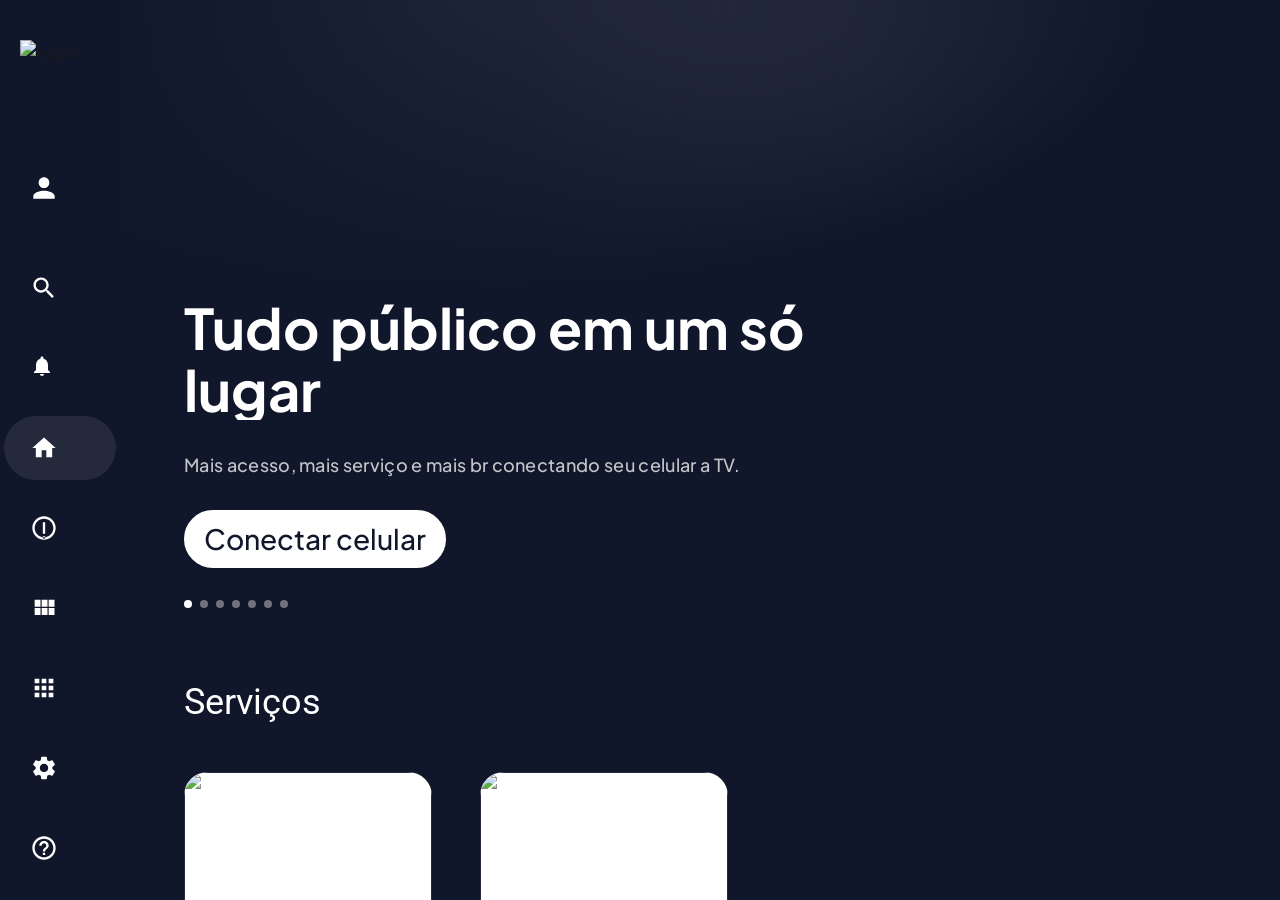
==== tv30apps/mainApp/v0/index.html @ e64bfe9e "Subindo plataforma" ====
<!doctype html>
<html lang="pt-BR">
  <head>
    <meta charset="UTF-8" />
    <meta name="viewport" content="width=device-width, initial-scale=1.0" />
    <link rel="preconnect" href="https://fonts.googleapis.com">
    <link rel="preconnect" href="https://fonts.gstatic.com" crossorigin>
    <link href="https://fonts.googleapis.com/css2?family=Plus+Jakarta+Sans:wght@400;500;600&family=Roboto:wght@400&display=swap" rel="stylesheet">
    <title>tv-catalog-ui</title>
    <script type="module" crossorigin src="./assets/index-B3QPx-76.js"></script>
    <link rel="modulepreload" crossorigin href="./assets/youtube-DQAqAO-e.js">
    <link rel="modulepreload" crossorigin href="./assets/maps-wi6ce5-h.js">
    <link rel="modulepreload" crossorigin href="./assets/firebase-C2tVwIQW.js">
    <link rel="modulepreload" crossorigin href="./assets/hls-Cp2x8l1r.js">
    <link rel="modulepreload" crossorigin href="./assets/supabase-D0gsiSak.js">
    <link rel="stylesheet" crossorigin href="./assets/index-d9CyVO0X.css">
  </head>
  <body>
    <div id="root"></div>
  </body>
</html>
---- tv30apps/mainApp/v0/assets/index-d9CyVO0X.css ----
@import"https://fonts.googleapis.com/css2?family=Plus+Jakarta+Sans:wght@400;500;600&family=Roboto:wght@400&display=fallback";:root{--color-background-primary: #FFF;--color-background-base: rgba(17, 23, 43, .04);--color-background-primary-inverse: rgba(255, 255, 255, .04);--color-background-base-inverse: #11172B;--color-background-brand-primary: #1ea7fd;--color-line-light: rgba(17, 23, 43, .12);--color-line-dark: rgba(255, 255, 255, .08);--color-text-primary: #11172B;--color-text-secondary: rgba(17, 23, 43, .8);--color-text-disabled: rgba(17, 23, 43, .65);--color-text-primary-inverse: #FFF;--color-text-secondary-inverse: rgba(255, 255, 255, .75);--color-text-disabled-inverse: rgba(255, 255, 255, .5)}:root{font-family:Plus Jakarta Sans,Inter,system-ui,-apple-system,sans-serif;font-synthesis:none;text-rendering:optimizeLegibility;-webkit-font-smoothing:antialiased;-moz-osx-font-smoothing:grayscale}*,*:before,*:after{box-sizing:border-box;margin:0;padding:0}body{line-height:1.5;background-color:#fff;color:#1a1a1a}:focus-visible{outline:2px solid #1ea7fd;outline-offset:2px}:focus:not(:focus-visible){outline:none}@keyframes slideInRight{0%{transform:translate(100%)}to{transform:translate(0)}}@keyframes fadeIn{0%{opacity:0}to{opacity:1}}.settings-sheet-list::-webkit-scrollbar{display:none}
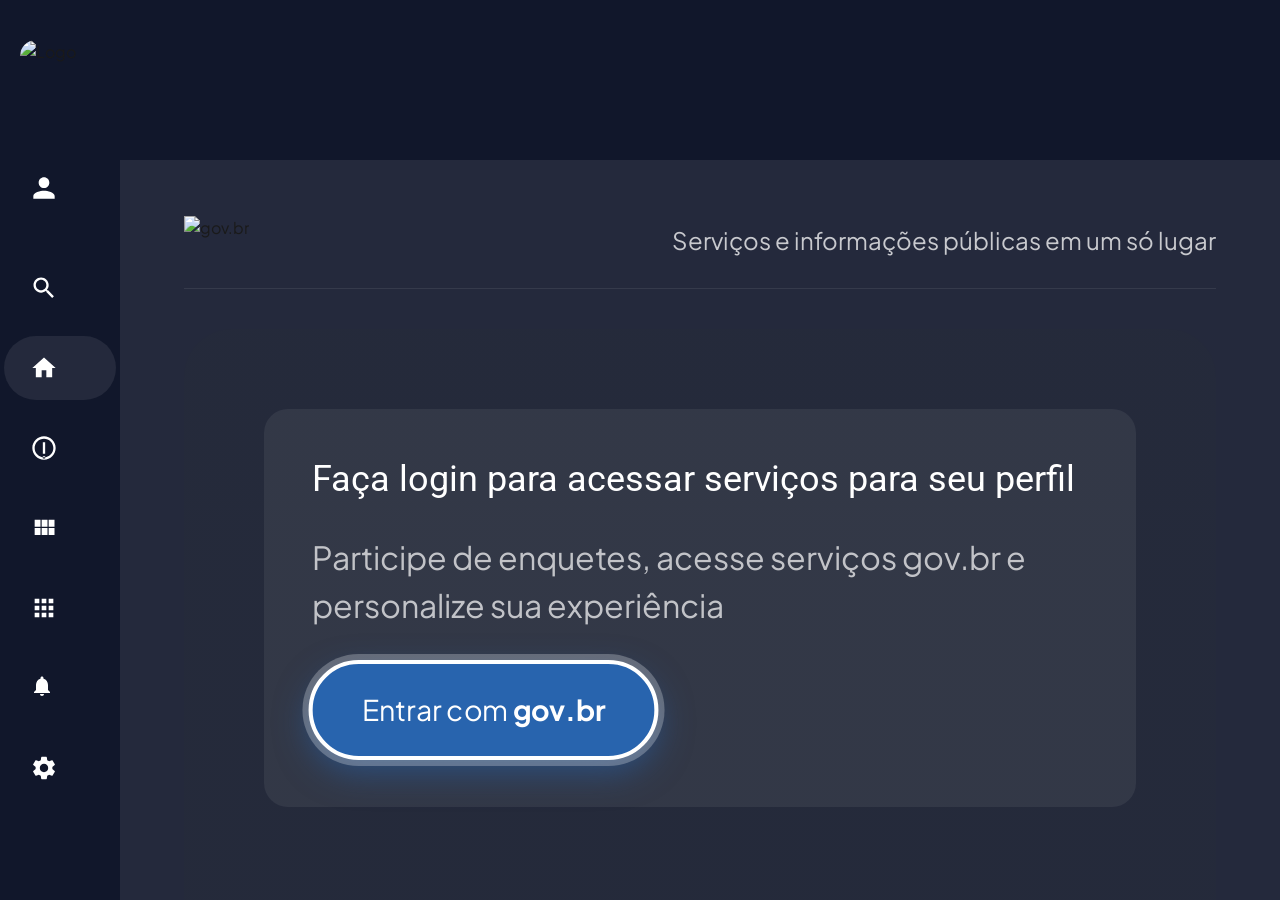
==== commit 7cfd7d97: "feat: Update Broadcaster App" ====
--- a/tv30apps/mainApp/v0/index.html
+++ b/tv30apps/mainApp/v0/index.html
@@ -7,12 +7,15 @@
     <link rel="preconnect" href="https://fonts.gstatic.com" crossorigin>
     <link href="https://fonts.googleapis.com/css2?family=Plus+Jakarta+Sans:wght@400;500;600&family=Roboto:wght@400&display=swap" rel="stylesheet">
     <title>tv-catalog-ui</title>
-    <script type="module" crossorigin src="./assets/index-B3QPx-76.js"></script>
-    <link rel="modulepreload" crossorigin href="./assets/youtube-DQAqAO-e.js">
-    <link rel="modulepreload" crossorigin href="./assets/maps-wi6ce5-h.js">
-    <link rel="modulepreload" crossorigin href="./assets/firebase-C2tVwIQW.js">
+    <script type="module" crossorigin src="./assets/index-DoZI0oVn.js"></script>
+    <link rel="modulepreload" crossorigin href="./assets/react-DqsFzLrZ.js">
+    <link rel="modulepreload" crossorigin href="./assets/vendor-D4_B4b3D.js">
+    <link rel="modulepreload" crossorigin href="./assets/firebase-Dqta4u3Z.js">
     <link rel="modulepreload" crossorigin href="./assets/hls-Cp2x8l1r.js">
-    <link rel="modulepreload" crossorigin href="./assets/supabase-D0gsiSak.js">
+    <link rel="modulepreload" crossorigin href="./assets/supabase-CTL_lFIZ.js">
+    <link rel="modulepreload" crossorigin href="./assets/youtube-B16ciQU4.js">
+    <link rel="modulepreload" crossorigin href="./assets/maps-DJ3F00u0.js">
+    <link rel="stylesheet" crossorigin href="./assets/maps-CIGW-MKW.css">
     <link rel="stylesheet" crossorigin href="./assets/index-d9CyVO0X.css">
   </head>
   <body>
--- a/tv30apps/mainApp/v0/assets/maps-CIGW-MKW.css
+++ b/tv30apps/mainApp/v0/assets/maps-CIGW-MKW.css
@@ -0,0 +1 @@
+.leaflet-pane,.leaflet-tile,.leaflet-marker-icon,.leaflet-marker-shadow,.leaflet-tile-container,.leaflet-pane>svg,.leaflet-pane>canvas,.leaflet-zoom-box,.leaflet-image-layer,.leaflet-layer{position:absolute;left:0;top:0}.leaflet-container{overflow:hidden}.leaflet-tile,.leaflet-marker-icon,.leaflet-marker-shadow{-webkit-user-select:none;-moz-user-select:none;user-select:none;-webkit-user-drag:none}.leaflet-tile::selection{background:transparent}.leaflet-safari .leaflet-tile{image-rendering:-webkit-optimize-contrast}.leaflet-safari .leaflet-tile-container{width:1600px;height:1600px;-webkit-transform-origin:0 0}.leaflet-marker-icon,.leaflet-marker-shadow{display:block}.leaflet-container .leaflet-overlay-pane svg{max-width:none!important;max-height:none!important}.leaflet-container .leaflet-marker-pane img,.leaflet-container .leaflet-shadow-pane img,.leaflet-container .leaflet-tile-pane img,.leaflet-container img.leaflet-image-layer,.leaflet-container .leaflet-tile{max-width:none!important;max-height:none!important;width:auto;padding:0}.leaflet-container img.leaflet-tile{mix-blend-mode:plus-lighter}.leaflet-container.leaflet-touch-zoom{-ms-touch-action:pan-x pan-y;touch-action:pan-x pan-y}.leaflet-container.leaflet-touch-drag{-ms-touch-action:pinch-zoom;touch-action:none;touch-action:pinch-zoom}.leaflet-container.leaflet-touch-drag.leaflet-touch-zoom{-ms-touch-action:none;touch-action:none}.leaflet-container{-webkit-tap-highlight-color:transparent}.leaflet-container a{-webkit-tap-highlight-color:rgba(51,181,229,.4)}.leaflet-tile{filter:inherit;visibility:hidden}.leaflet-tile-loaded{visibility:inherit}.leaflet-zoom-box{width:0;height:0;-moz-box-sizing:border-box;box-sizing:border-box;z-index:800}.leaflet-overlay-pane svg{-moz-user-select:none}.leaflet-pane{z-index:400}.leaflet-tile-pane{z-index:200}.leaflet-overlay-pane{z-index:400}.leaflet-shadow-pane{z-index:500}.leaflet-marker-pane{z-index:600}.leaflet-tooltip-pane{z-index:650}.leaflet-popup-pane{z-index:700}.leaflet-map-pane canvas{z-index:100}.leaflet-map-pane svg{z-index:200}.leaflet-vml-shape{width:1px;height:1px}.lvml{behavior:url(#default#VML);display:inline-block;position:absolute}.leaflet-control{position:relative;z-index:800;pointer-events:visiblePainted;pointer-events:auto}.leaflet-top,.leaflet-bottom{position:absolute;z-index:1000;pointer-events:none}.leaflet-top{top:0}.leaflet-right{right:0}.leaflet-bottom{bottom:0}.leaflet-left{left:0}.leaflet-control{float:left;clear:both}.leaflet-right .leaflet-control{float:right}.leaflet-top .leaflet-control{margin-top:10px}.leaflet-bottom .leaflet-control{margin-bottom:10px}.leaflet-left .leaflet-control{margin-left:10px}.leaflet-right .leaflet-control{margin-right:10px}.leaflet-fade-anim .leaflet-popup{opacity:0;-webkit-transition:opacity .2s linear;-moz-transition:opacity .2s linear;transition:opacity .2s linear}.leaflet-fade-anim .leaflet-map-pane .leaflet-popup{opacity:1}.leaflet-zoom-animated{-webkit-transform-origin:0 0;-ms-transform-origin:0 0;transform-origin:0 0}svg.leaflet-zoom-animated{will-change:transform}.leaflet-zoom-anim .leaflet-zoom-animated{-webkit-transition:-webkit-transform .25s cubic-bezier(0,0,.25,1);-moz-transition:-moz-transform .25s cubic-bezier(0,0,.25,1);transition:transform .25s cubic-bezier(0,0,.25,1)}.leaflet-zoom-anim .leaflet-tile,.leaflet-pan-anim .leaflet-tile{-webkit-transition:none;-moz-transition:none;transition:none}.leaflet-zoom-anim .leaflet-zoom-hide{visibility:hidden}.leaflet-interactive{cursor:pointer}.leaflet-grab{cursor:-webkit-grab;cursor:-moz-grab;cursor:grab}.leaflet-crosshair,.leaflet-crosshair .leaflet-interactive{cursor:crosshair}.leaflet-popup-pane,.leaflet-control{cursor:auto}.leaflet-dragging .leaflet-grab,.leaflet-dragging .leaflet-grab .leaflet-interactive,.leaflet-dragging .leaflet-marker-draggable{cursor:move;cursor:-webkit-grabbing;cursor:-moz-grabbing;cursor:grabbing}.leaflet-marker-icon,.leaflet-marker-shadow,.leaflet-image-layer,.leaflet-pane>svg path,.leaflet-tile-container{pointer-events:none}.leaflet-marker-icon.leaflet-interactive,.leaflet-image-layer.leaflet-interactive,.leaflet-pane>svg path.leaflet-interactive,svg.leaflet-image-layer.leaflet-interactive path{pointer-events:visiblePainted;pointer-events:auto}.leaflet-container{background:#ddd;outline-offset:1px}.leaflet-container a{color:#0078a8}.leaflet-zoom-box{border:2px dotted #38f;background:#ffffff80}.leaflet-container{font-family:Helvetica Neue,Arial,Helvetica,sans-serif;font-size:12px;font-size:.75rem;line-height:1.5}.leaflet-bar{box-shadow:0 1px 5px #000000a6;border-radius:4px}.leaflet-bar a{background-color:#fff;border-bottom:1px solid #ccc;width:26px;height:26px;line-height:26px;display:block;text-align:center;text-decoration:none;color:#000}.leaflet-bar a,.leaflet-control-layers-toggle{background-position:50% 50%;background-repeat:no-repeat;display:block}.leaflet-bar a:hover,.leaflet-bar a:focus{background-color:#f4f4f4}.leaflet-bar a:first-child{border-top-left-radius:4px;border-top-right-radius:4px}.leaflet-bar a:last-child{border-bottom-left-radius:4px;border-bottom-right-radius:4px;border-bottom:none}.leaflet-bar a.leaflet-disabled{cursor:default;background-color:#f4f4f4;color:#bbb}.leaflet-touch .leaflet-bar a{width:30px;height:30px;line-height:30px}.leaflet-touch .leaflet-bar a:first-child{border-top-left-radius:2px;border-top-right-radius:2px}.leaflet-touch .leaflet-bar a:last-child{border-bottom-left-radius:2px;border-bottom-right-radius:2px}.leaflet-control-zoom-in,.leaflet-control-zoom-out{font:700 18px Lucida Console,Monaco,monospace;text-indent:1px}.leaflet-touch .leaflet-control-zoom-in,.leaflet-touch .leaflet-control-zoom-out{font-size:22px}.leaflet-control-layers{box-shadow:0 1px 5px #0006;background:#fff;border-radius:5px}.leaflet-control-layers-toggle{background-image:url([data-uri]);width:36px;height:36px}.leaflet-retina .leaflet-control-layers-toggle{background-image:url([data-uri]);background-size:26px 26px}.leaflet-touch .leaflet-control-layers-toggle{width:44px;height:44px}.leaflet-control-layers .leaflet-control-layers-list,.leaflet-control-layers-expanded .leaflet-control-layers-toggle{display:none}.leaflet-control-layers-expanded .leaflet-control-layers-list{display:block;position:relative}.leaflet-control-layers-expanded{padding:6px 10px 6px 6px;color:#333;background:#fff}.leaflet-control-layers-scrollbar{overflow-y:scroll;overflow-x:hidden;padding-right:5px}.leaflet-control-layers-selector{margin-top:2px;position:relative;top:1px}.leaflet-control-layers label{display:block;font-size:13px;font-size:1.08333em}.leaflet-control-layers-separator{height:0;border-top:1px solid #ddd;margin:5px -10px 5px -6px}.leaflet-default-icon-path{background-image:url([data-uri])}.leaflet-container .leaflet-control-attribution{background:#fff;background:#fffc;margin:0}.leaflet-control-attribution,.leaflet-control-scale-line{padding:0 5px;color:#333;line-height:1.4}.leaflet-control-attribution a{text-decoration:none}.leaflet-control-attribution a:hover,.leaflet-control-attribution a:focus{text-decoration:underline}.leaflet-attribution-flag{display:inline!important;vertical-align:baseline!important;width:1em;height:.6669em}.leaflet-left .leaflet-control-scale{margin-left:5px}.leaflet-bottom .leaflet-control-scale{margin-bottom:5px}.leaflet-control-scale-line{border:2px solid #777;border-top:none;line-height:1.1;padding:2px 5px 1px;white-space:nowrap;-moz-box-sizing:border-box;box-sizing:border-box;background:#fffc;text-shadow:1px 1px #fff}.leaflet-control-scale-line:not(:first-child){border-top:2px solid #777;border-bottom:none;margin-top:-2px}.leaflet-control-scale-line:not(:first-child):not(:last-child){border-bottom:2px solid #777}.leaflet-touch .leaflet-control-attribution,.leaflet-touch .leaflet-control-layers,.leaflet-touch .leaflet-bar{box-shadow:none}.leaflet-touch .leaflet-control-layers,.leaflet-touch .leaflet-bar{border:2px solid rgba(0,0,0,.2);background-clip:padding-box}.leaflet-popup{position:absolute;text-align:center;margin-bottom:20px}.leaflet-popup-content-wrapper{padding:1px;text-align:left;border-radius:12px}.leaflet-popup-content{margin:13px 24px 13px 20px;line-height:1.3;font-size:13px;font-size:1.08333em;min-height:1px}.leaflet-popup-content p{margin:1.3em 0}.leaflet-popup-tip-container{width:40px;height:20px;position:absolute;left:50%;margin-top:-1px;margin-left:-20px;overflow:hidden;pointer-events:none}.leaflet-popup-tip{width:17px;height:17px;padding:1px;margin:-10px auto 0;pointer-events:auto;-webkit-transform:rotate(45deg);-moz-transform:rotate(45deg);-ms-transform:rotate(45deg);transform:rotate(45deg)}.leaflet-popup-content-wrapper,.leaflet-popup-tip{background:#fff;color:#333;box-shadow:0 3px 14px #0006}.leaflet-container a.leaflet-popup-close-button{position:absolute;top:0;right:0;border:none;text-align:center;width:24px;height:24px;font:16px/24px Tahoma,Verdana,sans-serif;color:#757575;text-decoration:none;background:transparent}.leaflet-container a.leaflet-popup-close-button:hover,.leaflet-container a.leaflet-popup-close-button:focus{color:#585858}.leaflet-popup-scrolled{overflow:auto}.leaflet-oldie .leaflet-popup-content-wrapper{-ms-zoom:1}.leaflet-oldie .leaflet-popup-tip{width:24px;margin:0 auto;-ms-filter:"progid:DXImageTransform.Microsoft.Matrix(M11=0.70710678, M12=0.70710678, M21=-0.70710678, M22=0.70710678)";filter:progid:DXImageTransform.Microsoft.Matrix(M11=.70710678,M12=.70710678,M21=-.70710678,M22=.70710678)}.leaflet-oldie .leaflet-control-zoom,.leaflet-oldie .leaflet-control-layers,.leaflet-oldie .leaflet-popup-content-wrapper,.leaflet-oldie .leaflet-popup-tip{border:1px solid #999}.leaflet-div-icon{background:#fff;border:1px solid #666}.leaflet-tooltip{position:absolute;padding:6px;background-color:#fff;border:1px solid #fff;border-radius:3px;color:#222;white-space:nowrap;-webkit-user-select:none;-moz-user-select:none;-ms-user-select:none;user-select:none;pointer-events:none;box-shadow:0 1px 3px #0006}.leaflet-tooltip.leaflet-interactive{cursor:pointer;pointer-events:auto}.leaflet-tooltip-top:before,.leaflet-tooltip-bottom:before,.leaflet-tooltip-left:before,.leaflet-tooltip-right:before{position:absolute;pointer-events:none;border:6px solid transparent;background:transparent;content:""}.leaflet-tooltip-bottom{margin-top:6px}.leaflet-tooltip-top{margin-top:-6px}.leaflet-tooltip-bottom:before,.leaflet-tooltip-top:before{left:50%;margin-left:-6px}.leaflet-tooltip-top:before{bottom:0;margin-bottom:-12px;border-top-color:#fff}.leaflet-tooltip-bottom:before{top:0;margin-top:-12px;margin-left:-6px;border-bottom-color:#fff}.leaflet-tooltip-left{margin-left:-6px}.leaflet-tooltip-right{margin-left:6px}.leaflet-tooltip-left:before,.leaflet-tooltip-right:before{top:50%;margin-top:-6px}.leaflet-tooltip-left:before{right:0;margin-right:-12px;border-left-color:#fff}.leaflet-tooltip-right:before{left:0;margin-left:-12px;border-right-color:#fff}@media print{.leaflet-control{-webkit-print-color-adjust:exact;print-color-adjust:exact}}
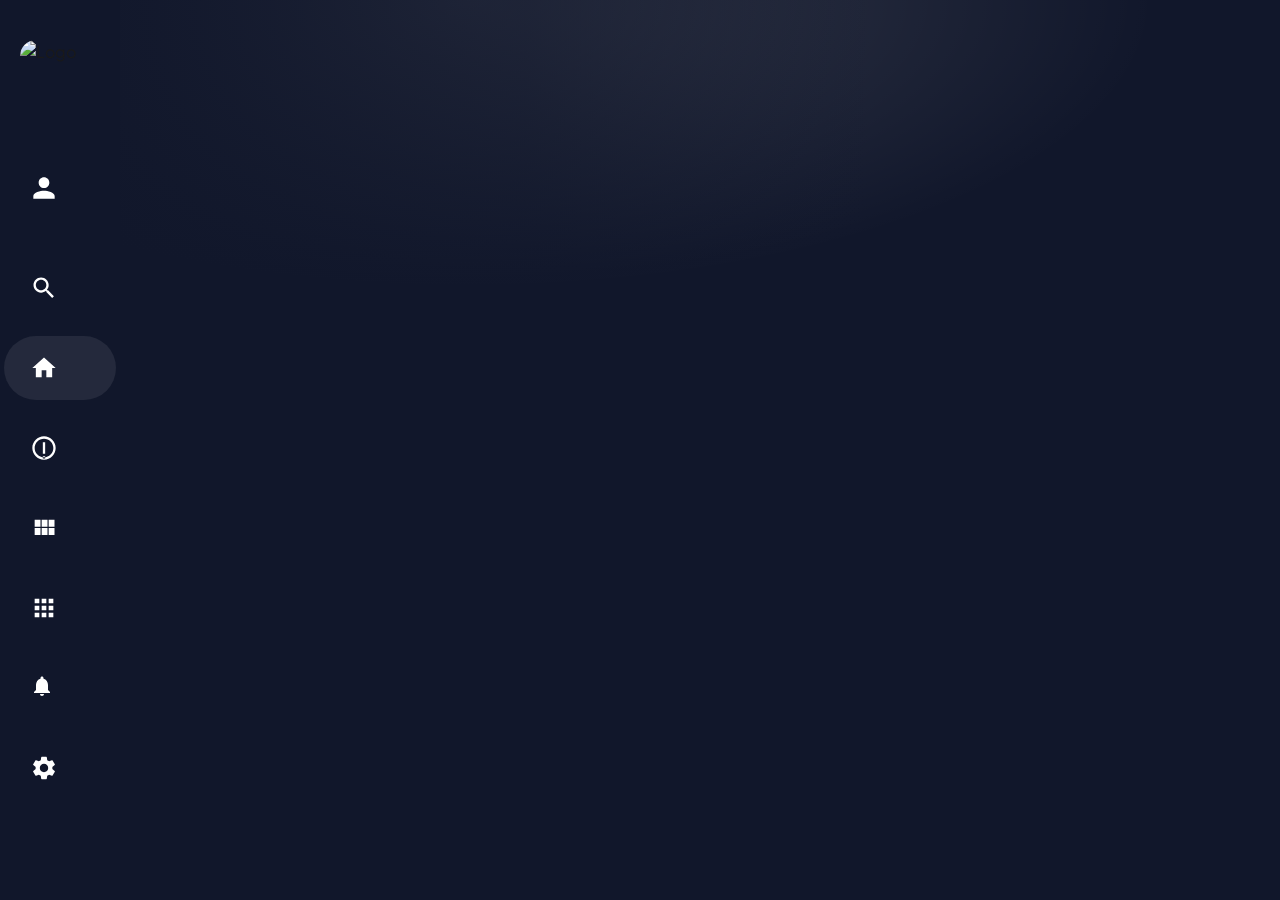
==== commit 1cd17fde: "feat: Update Broadcaster App" ====
--- a/tv30apps/mainApp/v0/index.html
+++ b/tv30apps/mainApp/v0/index.html
@@ -7,7 +7,7 @@
     <link rel="preconnect" href="https://fonts.gstatic.com" crossorigin>
     <link href="https://fonts.googleapis.com/css2?family=Plus+Jakarta+Sans:wght@400;500;600&family=Roboto:wght@400&display=swap" rel="stylesheet">
     <title>tv-catalog-ui</title>
-    <script type="module" crossorigin src="./assets/index-DoZI0oVn.js"></script>
+    <script type="module" crossorigin src="./assets/index-CYADgigT.js"></script>
     <link rel="modulepreload" crossorigin href="./assets/react-DqsFzLrZ.js">
     <link rel="modulepreload" crossorigin href="./assets/vendor-D4_B4b3D.js">
     <link rel="modulepreload" crossorigin href="./assets/firebase-Dqta4u3Z.js">
